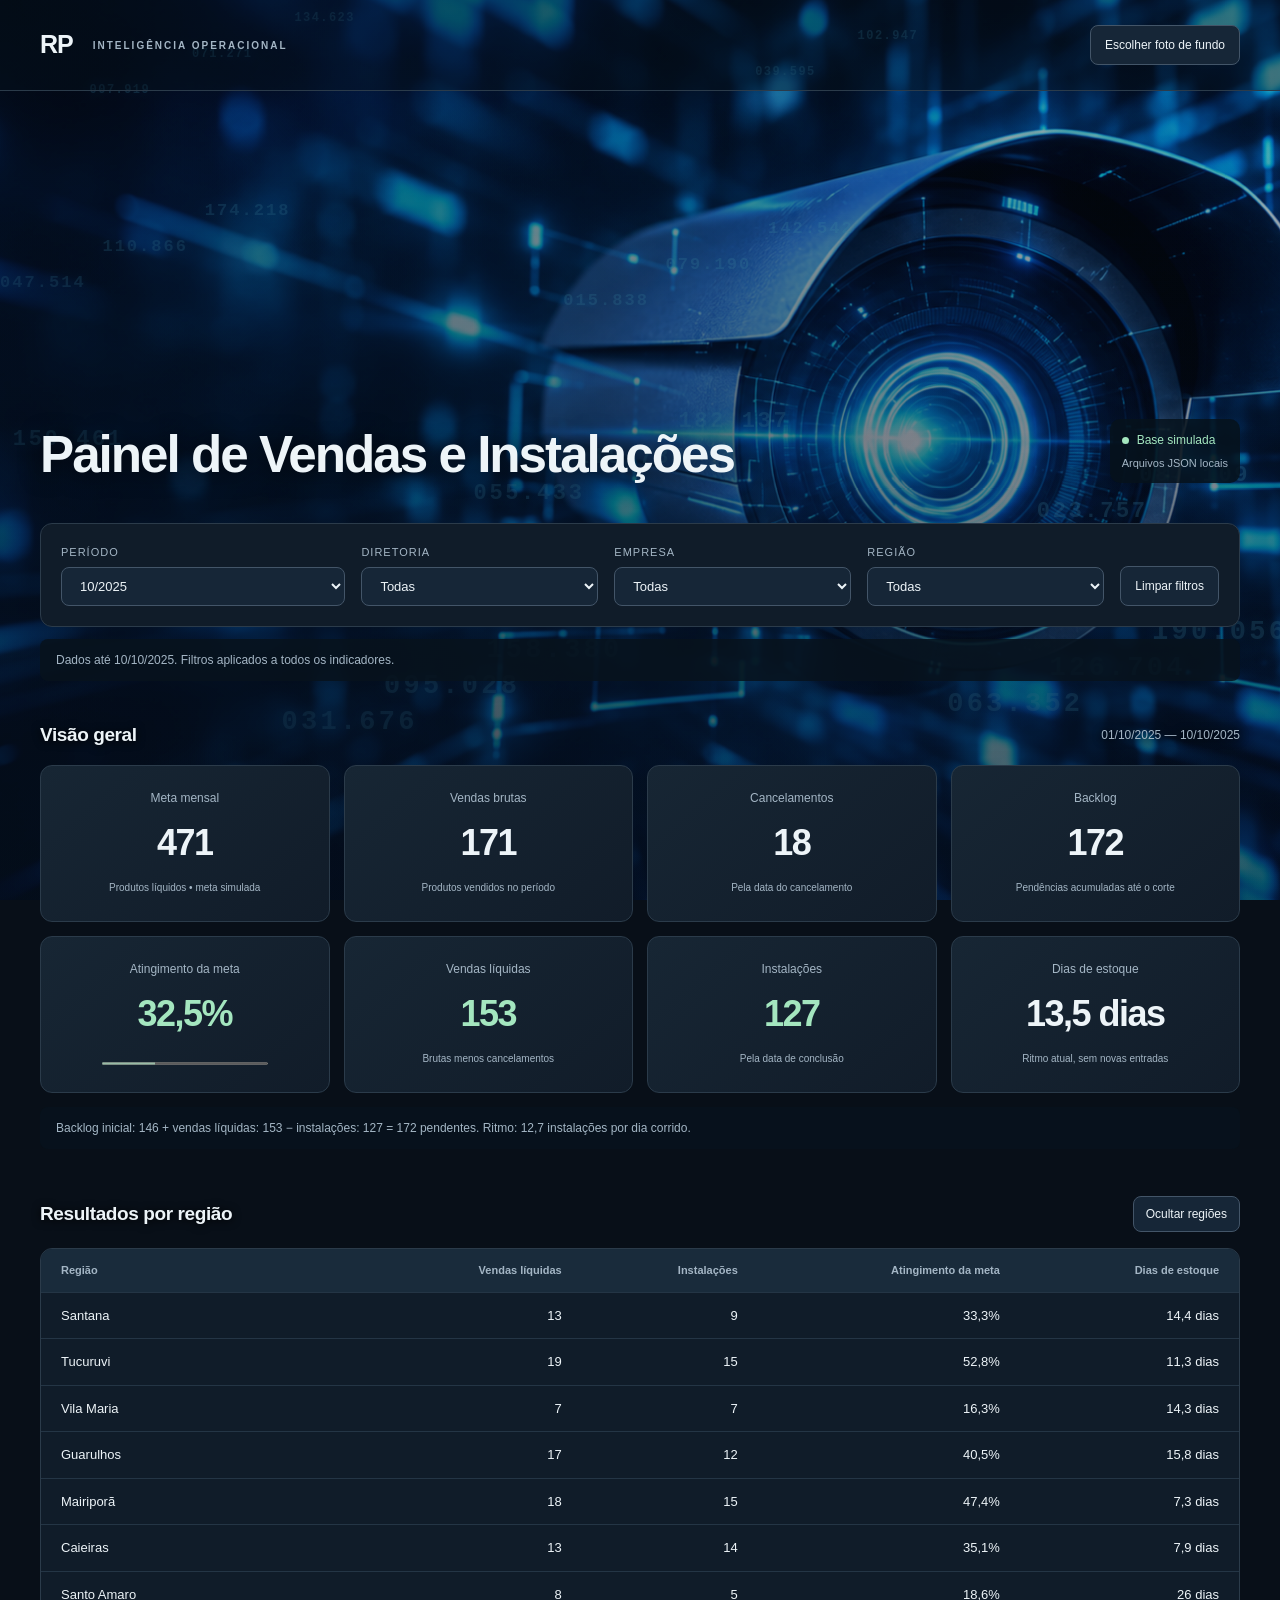
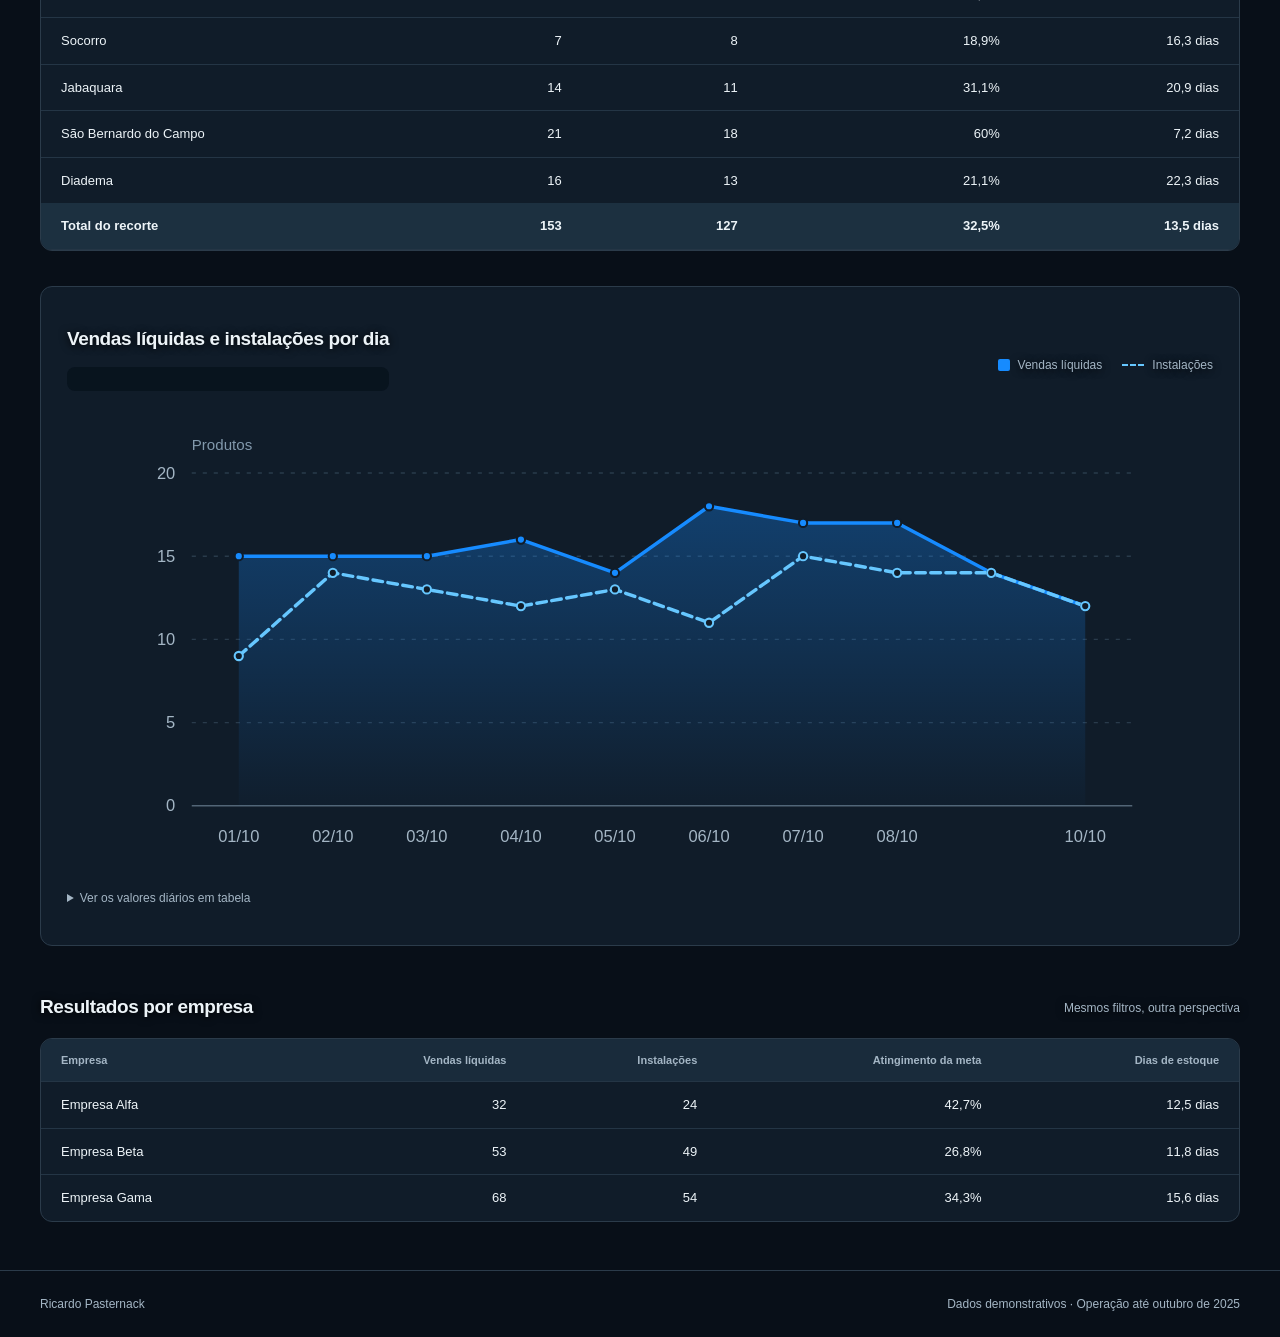
==== PainelCorp/Index.html @ 11b7978b "Publica painel corporativo com indicadores e cenário interativo" ====
<!DOCTYPE html>
<html lang="pt-BR">
<head>
<meta charset="UTF-8"><meta name="viewport" content="width=device-width, initial-scale=1.0">
<title>Painel de Vendas e Instalações</title>
<link rel="stylesheet" href="style.css">
<script src="cenario.js" defer></script><script src="modelo.js" defer></script><script src="script.js" defer></script>
</head>
<body>
<div class="cinema" aria-hidden="true"><img class="cinema-cena" src="imagens/camera-digital-azul.png" alt="" fetchpriority="high" decoding="async"><div id="numeros-cenario" class="numeros-cenario"></div></div>

<a class="pular" href="#conteudo">Pular para os indicadores</a>
<header class="cabecalho">
  <a class="marca" href="#">RP <span>INTELIGÊNCIA OPERACIONAL</span></a>
  <div class="acoes"><button id="trocar-fundo" type="button">Escolher foto de fundo</button><button id="remover-fundo" type="button" hidden>Remover foto</button><input id="foto-fundo" type="file" accept="image/jpeg,image/png,image/webp" hidden></div>
</header>
<main id="conteudo">
<section class="abertura"><div><h1>Painel de Vendas e Instalações</h1></div><div class="selo"><span class="ponto"></span>Base simulada<span id="fonte">Carregando dados…</span></div></section>
<section class="filtros" aria-label="Filtros do painel">
<label>Período<select id="mes" disabled></select></label>
<label>Diretoria<select id="Diretoria" disabled><option value="">Todas</option></select></label>
<label>Empresa<select id="Empresa" disabled><option value="">Todas</option></select></label>
<label>Região<select id="Regiao" disabled><option value="">Todas</option></select></label>
<button id="limpar" type="button" disabled>Limpar filtros</button>
</section>
<p id="status" role="status" aria-live="polite">Preparando a visão da operação…</p>
<button id="tentar" type="button" hidden>Tentar novamente</button>
<section class="indicadores" aria-labelledby="Titulo-Indicadores">
<div class="titulo-secao"><h2 id="Titulo-Indicadores">Visão geral</h2><span id="periodo-resumo"></span></div>
<div class="lista-indicadores">
<article class="indicador"><h3>Meta mensal</h3><p class="valor-indicador" id="meta">—</p><small>Produtos líquidos • meta simulada</small></article>
<article class="indicador"><h3>Vendas brutas</h3><p class="valor-indicador" id="vendas-brutas">—</p><small>Produtos vendidos no período</small></article>
<article class="indicador"><h3>Cancelamentos</h3><p class="valor-indicador" id="cancelamentos">—</p><small>Pela data do cancelamento</small></article>
<article class="indicador"><h3>Backlog</h3><p class="valor-indicador" id="backlog">—</p><small>Pendências acumuladas até o corte</small></article>
<article class="indicador destaque"><h3>Atingimento da meta</h3><p class="valor-indicador" id="meta-atingida">—</p><progress id="progresso" max="100" value="0" aria-label="Atingimento da meta"></progress></article>
<article class="indicador destaque"><h3>Vendas líquidas</h3><p class="valor-indicador" id="vendas-liquidas">—</p><small>Brutas menos cancelamentos</small></article>
<article class="indicador destaque"><h3>Instalações</h3><p class="valor-indicador" id="instalacoes">—</p><small>Pela data de conclusão</small></article>
<article class="indicador"><h3>Dias de estoque</h3><p class="valor-indicador" id="dias-estoque">—</p><small>Ritmo atual, sem novas entradas</small></article>
</div>
<p class="nota" id="nota-saldo"></p>
</section>
<section class="regioes" aria-labelledby="Titulo-Regioes">
<div class="titulo-secao"><h2 id="Titulo-Regioes">Resultados por região</h2><button id="alternar-regioes" type="button" aria-expanded="true" aria-controls="tabela-regioes">Ocultar regiões</button></div>
<div id="tabela-regioes" class="tabela-regioes" tabindex="0" role="region" aria-label="Tabela de resultados por região"><table><thead><tr><th scope="col">Região</th><th scope="col">Vendas líquidas</th><th scope="col">Instalações</th><th scope="col">Atingimento da meta</th><th scope="col">Dias de estoque</th></tr></thead><tbody id="linhas-regioes"></tbody><tfoot id="total-regioes"></tfoot></table></div>
</section>
<section class="quadro-grafico" aria-labelledby="titulo-grafico">
<div class="titulo-secao"><div><h2 id="titulo-grafico">Vendas líquidas e instalações por dia</h2><p class="nota" id="abrangencia-grafico"></p></div><div class="legenda"><span class="liquidas">Vendas líquidas</span><span class="instaladas">Instalações</span></div></div>

<div class="area-grafico" id="grafico"></div>
<details><summary>Ver os valores diários em tabela</summary><div class="tabela-regioes"><table><thead><tr><th scope="col">Dia</th><th scope="col">Vendas líquidas</th><th scope="col">Instalações</th></tr></thead><tbody id="linhas-dias"></tbody></table></div></details>
</section>
<section class="regioes" aria-labelledby="titulo-empresas"><div class="titulo-secao"><h2 id="titulo-empresas">Resultados por empresa</h2><span>Mesmos filtros, outra perspectiva</span></div><div class="tabela-regioes" tabindex="0" role="region" aria-label="Tabela de resultados por empresa"><table><thead><tr><th scope="col">Empresa</th><th scope="col">Vendas líquidas</th><th scope="col">Instalações</th><th scope="col">Atingimento da meta</th><th scope="col">Dias de estoque</th></tr></thead><tbody id="linhas-empresas"></tbody></table></div></section>

</main><footer>Ricardo Pasternack <span>Dados demonstrativos · Operação até outubro de 2025</span></footer>
</body></html>
---- PainelCorp/style.css ----
/* Tokens visuais: altere as cores aqui para mudar a identidade do painel. */
:root{color-scheme:dark;--fundo:#080f18;--painel:#111e2b;--borda:#2b3b4a;--texto:#edf4f8;--suave:#a4b6c5;--verde:#a4e6bf;--azul:#84bbf5}
*{box-sizing:border-box}body{margin:0;font-family:Inter,Segoe UI,Arial,sans-serif;color:var(--texto);background:var(--fundo);line-height:1.5}
/* A fotografia e as luzes ficam atras dos quadros opacos para manter contraste. */
body::before{content:"";position:fixed;inset:0;z-index:-1;background-image:linear-gradient(180deg,rgba(8,15,24,.35),#080f18 85%),var(--foto,radial-gradient(ellipse at 80% 5%,#244552 0,transparent 60%));background-size:cover;background-position:center}
a{color:inherit}button,select{font:inherit}button,select{color:var(--texto);background:#162637;border:1px solid #435568;border-radius:8px;padding:10px 14px}button{cursor:pointer}button:hover{border-color:var(--verde);background:#223b45}button:disabled,select:disabled{opacity:.55;cursor:wait}:focus-visible{outline:3px solid var(--verde);outline-offset:4px}[hidden]{display:none!important}.pular{position:absolute;left:16px;top:-80px;background:var(--painel);padding:12px;z-index:10}.pular:focus{top:12px}
.cabecalho{max-width:1440px;margin:auto;padding:25px 40px;display:flex;align-items:center;justify-content:space-between;border-bottom:1px solid var(--borda);gap:20px}.marca{font-weight:800;font-size:25px;text-decoration:none;letter-spacing:-1px;display:flex;align-items:center;gap:20px}.marca span{font-size:10px;letter-spacing:2px;color:var(--suave);font-weight:600}.acoes{display:flex;gap:8px}.acoes button{font-size:12px}main{max-width:1440px;margin:auto;padding:0 40px 48px}.abertura{padding:52px 0 36px;display:flex;align-items:flex-end;justify-content:space-between;gap:20px}.sobretitulo{font-size:10px;letter-spacing:2px;color:var(--verde);font-weight:700;margin:0 0 12px}h1{font-size:clamp(32px,4vw,54px);line-height:1.12;letter-spacing:-2px;margin:0}h1 span{color:var(--suave);font-weight:400}.descricao{color:var(--suave);font-size:14px;margin:18px 0 0}.selo{font-size:12px;white-space:nowrap;color:var(--verde)}.selo #fonte{display:block;color:var(--suave);font-size:11px;margin:6px 0 0}.ponto{display:inline-block;width:7px;height:7px;background:var(--verde);border-radius:50%;margin-right:8px}
.filtros{display:grid;grid-template-columns:1.2fr 1fr 1fr 1fr auto;gap:16px;padding:20px;background:#101c29;border:1px solid var(--borda);border-radius:12px;align-items:end}.filtros label{display:grid;gap:6px;font-size:11px;color:var(--suave);text-transform:uppercase;letter-spacing:1px}.filtros select{width:100%;min-width:0;font-size:13px;letter-spacing:0}.filtros button{font-size:12px}#status{font-size:12px;color:var(--suave);min-height:18px;margin:12px 0 28px}#status.erro{color:#ffb7b7}.titulo-secao{display:flex;justify-content:space-between;align-items:center;gap:16px;margin-bottom:16px}.titulo-secao h2{font-size:19px;letter-spacing:-.4px;margin:0}.titulo-secao>span{font-size:12px;color:var(--suave)}
/* Quatro colunas no desktop; as regras abaixo reduzem a grade no celular. */
.lista-indicadores{display:grid;grid-template-columns:repeat(4,minmax(0,1fr));gap:14px}.indicador{background:linear-gradient(140deg,#172634,#111c29);border:1px solid var(--borda);border-radius:12px;padding:23px 16px;text-align:center;min-height:153px}.indicador h3{font-size:12px;font-weight:500;color:var(--suave);margin:0}.valor-indicador{font-size:36px;line-height:1.2;font-weight:650;letter-spacing:-1.5px;margin:14px 0 10px;font-variant-numeric:tabular-nums}.indicador small{color:var(--suave);font-size:10px}.destaque .valor-indicador{color:var(--verde)}progress{width:65%;height:5px;accent-color:var(--verde)}.nota{font-size:12px;color:var(--suave);margin:14px 0}.regioes,.quadro-grafico{margin-top:35px}.tabela-regioes{overflow-x:auto;background:#101c29;border:1px solid var(--borda);border-radius:12px}table{width:100%;border-collapse:collapse;font-size:13px;font-variant-numeric:tabular-nums}th,td{padding:13px 20px;border-bottom:1px solid #243545;text-align:right;white-space:nowrap}th:first-child{text-align:left}thead{background:#192b3b;color:var(--suave);font-size:11px}tbody th{font-weight:500}tbody tr:hover{background:#1a2e3c}tbody tr:last-child>*{border-bottom:0}tfoot{font-weight:700;background:#1c3040}.positivo{color:var(--verde)}.negativo{color:#ffb7b7}
.quadro-grafico{padding:26px;border:1px solid var(--borda);border-radius:12px;background:#101c29}
.legenda{display:flex;align-items:center;flex-wrap:wrap;gap:20px;font-size:12px;color:var(--suave)}
.legenda span{display:inline-flex;align-items:center;gap:8px}
.legenda span::before{content:"";display:inline-block;width:12px;height:12px;border-radius:2px}
.legenda .liquidas::before{background:#168bff}
.legenda .instaladas::before{width:22px;height:0;border-top:2px dashed #66c7ff;border-radius:0}
/* Largura mínima evita textos minúsculos; no celular o gráfico pode ser rolado. */
.area-grafico{margin:24px 0 8px;min-height:280px;overflow-x:auto;scrollbar-width:thin;scrollbar-color:#435568 transparent}
.area-grafico svg{display:block;width:100%;min-width:760px;height:auto;max-height:440px}
.area-grafico text{fill:var(--suave);font:12px Segoe UI,Arial,sans-serif;font-variant-numeric:tabular-nums}
.area-grafico .unidade-grafico{fill:#8299ac;font-size:11px}
.area-grafico .grade{stroke:#293b4b;stroke-width:1;stroke-dasharray:3 5}
.area-grafico .eixo-zero{stroke:#526576;stroke-dasharray:none}
.area-grafico .area-liquidas{fill:url(#gradiente-vendas)}
.area-grafico .faixa-dia{fill:transparent}
.area-grafico .cursor-dia{stroke:#7694af;stroke-width:1;stroke-dasharray:3 4;opacity:0}
.area-grafico .linha{fill:none;stroke-width:2.5;stroke-linejoin:round;stroke-linecap:round;pointer-events:none}
.area-grafico .linha-liquidas{stroke:#168bff}
.area-grafico .linha-instalacoes{stroke:#66c7ff;stroke-dasharray:7 4}
.area-grafico .ponto-liquidas{fill:#168bff;stroke:#101c29;stroke-width:1.5}
.area-grafico .ponto-instalacoes{fill:#101c29;stroke:#66c7ff;stroke-width:1.5}
.area-grafico .tooltip-grafico{visibility:hidden;pointer-events:none}
.area-grafico .tooltip-grafico rect{fill:#0a1d33;stroke:#3b6584;stroke-width:1}
.area-grafico .tooltip-grafico text{fill:#edf4f8;font-size:12px}
.area-grafico .tooltip-grafico .tooltip-data{fill:#93aabd;font-size:11px}
.area-grafico .dia-grafico:hover .tooltip-grafico,.area-grafico .dia-grafico:focus .tooltip-grafico{visibility:visible}
.area-grafico .dia-grafico:hover .cursor-dia,.area-grafico .dia-grafico:focus .cursor-dia{opacity:1}
.vazia{padding:40px;text-align:center;color:var(--suave)}summary{cursor:pointer;color:var(--suave);font-size:12px;padding:12px 0}.metodologia{margin-top:26px;border-top:1px solid var(--borda)}.metodologia p{font-size:13px;color:var(--suave);max-width:950px}footer{max-width:1440px;margin:auto;padding:24px 40px;border-top:1px solid var(--borda);display:flex;justify-content:space-between;font-size:12px;color:var(--suave)}
@media(max-width:1000px){.filtros{grid-template-columns:repeat(2,minmax(0,1fr))}.lista-indicadores{grid-template-columns:repeat(2,minmax(0,1fr))}.abertura{align-items:flex-start}.marca span{display:none}}
@media(max-width:600px){main{padding:0 16px 28px}.cabecalho{padding:18px 16px}.abertura{padding:32px 0;display:block}.selo{margin-top:22px}.filtros{padding:14px;gap:12px}.filtros button{grid-column:1/-1}.indicador{padding:20px 10px}.valor-indicador{font-size:30px}.titulo-secao{align-items:flex-start;flex-direction:column;gap:8px}.quadro-grafico{padding:16px}.legenda{gap:12px}th,td{padding:12px}.acoes button{font-size:10px;padding:8px}.marca{font-size:22px}footer{padding:20px 16px;gap:15px;flex-direction:column}}
@media(max-width:360px){.lista-indicadores,.filtros{grid-template-columns:1fr}}
#alternar-regioes{font-size:12px;padding:8px 12px}#tabela-regioes:not([hidden]){animation:abrir-regioes .2s ease-out}@keyframes abrir-regioes{from{opacity:0;transform:translateY(-6px)}to{opacity:1;transform:translateY(0)}}@media(prefers-reduced-motion:reduce){#tabela-regioes:not([hidden]){animation:none}}

/* Três cenas de segurança residencial acompanham o percurso completo. */
body::before{display:none}.cabecalho,main,footer{position:relative;z-index:1}
.cinema{position:fixed;inset:0;overflow:hidden;pointer-events:none;z-index:0;background:#07121c}
.cinema-cena{position:absolute;inset:0;width:100%;height:100%;object-fit:cover;opacity:0;transform:scale(1.04);transform-origin:center;will-change:transform,opacity}
.cinema-cena:first-child{opacity:1}.cinema::after{content:"";position:absolute;inset:0;background:linear-gradient(180deg,#06101d55 0%,#06101d77 42%,#06101dbb 100%)}
.abertura{min-height:48vh;align-items:flex-end;padding-bottom:40px}.abertura h1{text-shadow:0 2px 22px #000b;font-size:clamp(30px,4vw,52px);max-width:700px}.cabecalho{background:#07121c66}.selo{background:#07121cd9;padding:12px;border-radius:10px}.titulo-secao{padding-top:12px;text-shadow:0 1px 8px #000}.nota,#status{background:#08131dde;padding:12px 16px;border-radius:8px}.indicador{transition:border-color .2s ease,box-shadow .2s ease}.indicador:hover{border-color:#527a89;box-shadow:0 8px 24px #0003}
body.foto-personalizada .cinema{visibility:hidden}body.foto-personalizada::before{display:block;position:fixed;inset:0;z-index:0;transform:none;background-image:linear-gradient(#07121c55,#07121caa),var(--foto);background-size:cover;background-position:center;pointer-events:none}
@media(max-width:600px){.abertura{min-height:40vh}.cinema-cena{object-position:60% center}}
@media(prefers-reduced-motion:reduce){.cinema-cena{transform:none!important;will-change:auto}.indicador{transition:none}}

/* Uma única cena, com números decorativos em planos independentes. */
.cinema-cena{transform-origin:68% 48%}.numeros-cenario{position:absolute;inset:0;overflow:hidden}.numero-cenario{position:absolute;color:#55cfff;font-family:Consolas,monospace;font-weight:600;letter-spacing:.12em;text-shadow:0 0 12px #0078ca;white-space:nowrap;opacity:.32}.cinema::after{background:linear-gradient(90deg,#04102088,#04102033),linear-gradient(180deg,#04102011,#04102099)}@media(max-width:600px){.numero-cenario:nth-child(n+13){display:none}}

/* Passagem pela lente: imagem exterior cede a um túnel óptico decorativo. */
.tunel-optico{position:absolute;inset:0;opacity:0;background:radial-gradient(ellipse at center,#031321 0%,#051c34 28%,#020811 75%);z-index:-1}.numeros-cenario{isolation:isolate}.tunel-optico i{position:absolute;left:50%;top:50%;width:65vmin;height:65vmin;border:2px solid #148edf;border-radius:50%;box-shadow:0 0 22px #1178b855,inset 0 0 18px #32baff33;border-left-color:#7adfff;border-bottom-color:#0b315e}.numero-cenario{z-index:1}@media(prefers-reduced-motion:reduce){.tunel-optico{display:none}}

.nucleo-seguranca{position:absolute;inset:0;width:100%;height:100%;object-fit:cover;object-position:center;clip-path:circle(0 at 50% 50%);opacity:0;transform-origin:center;will-change:transform,clip-path}.tunel-optico i{pointer-events:none}@media(prefers-reduced-motion:reduce){.nucleo-seguranca{will-change:auto}}
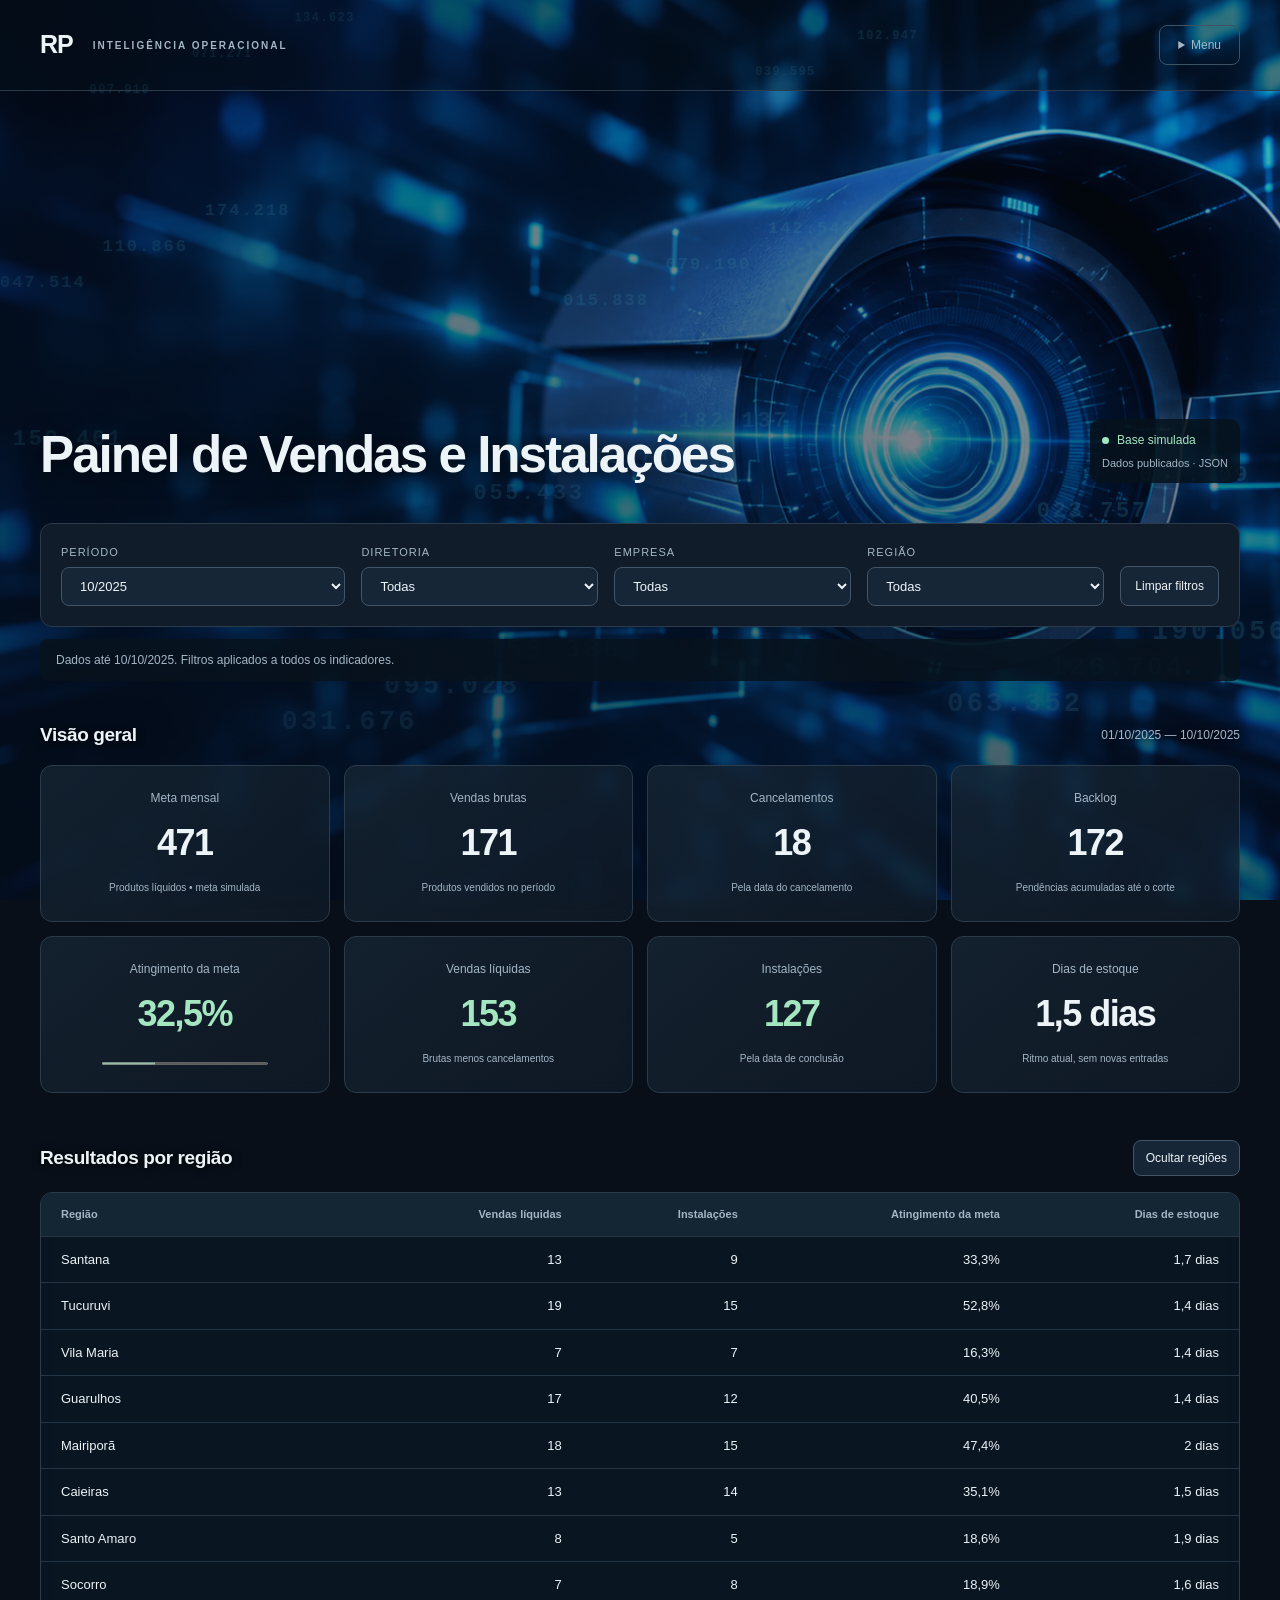
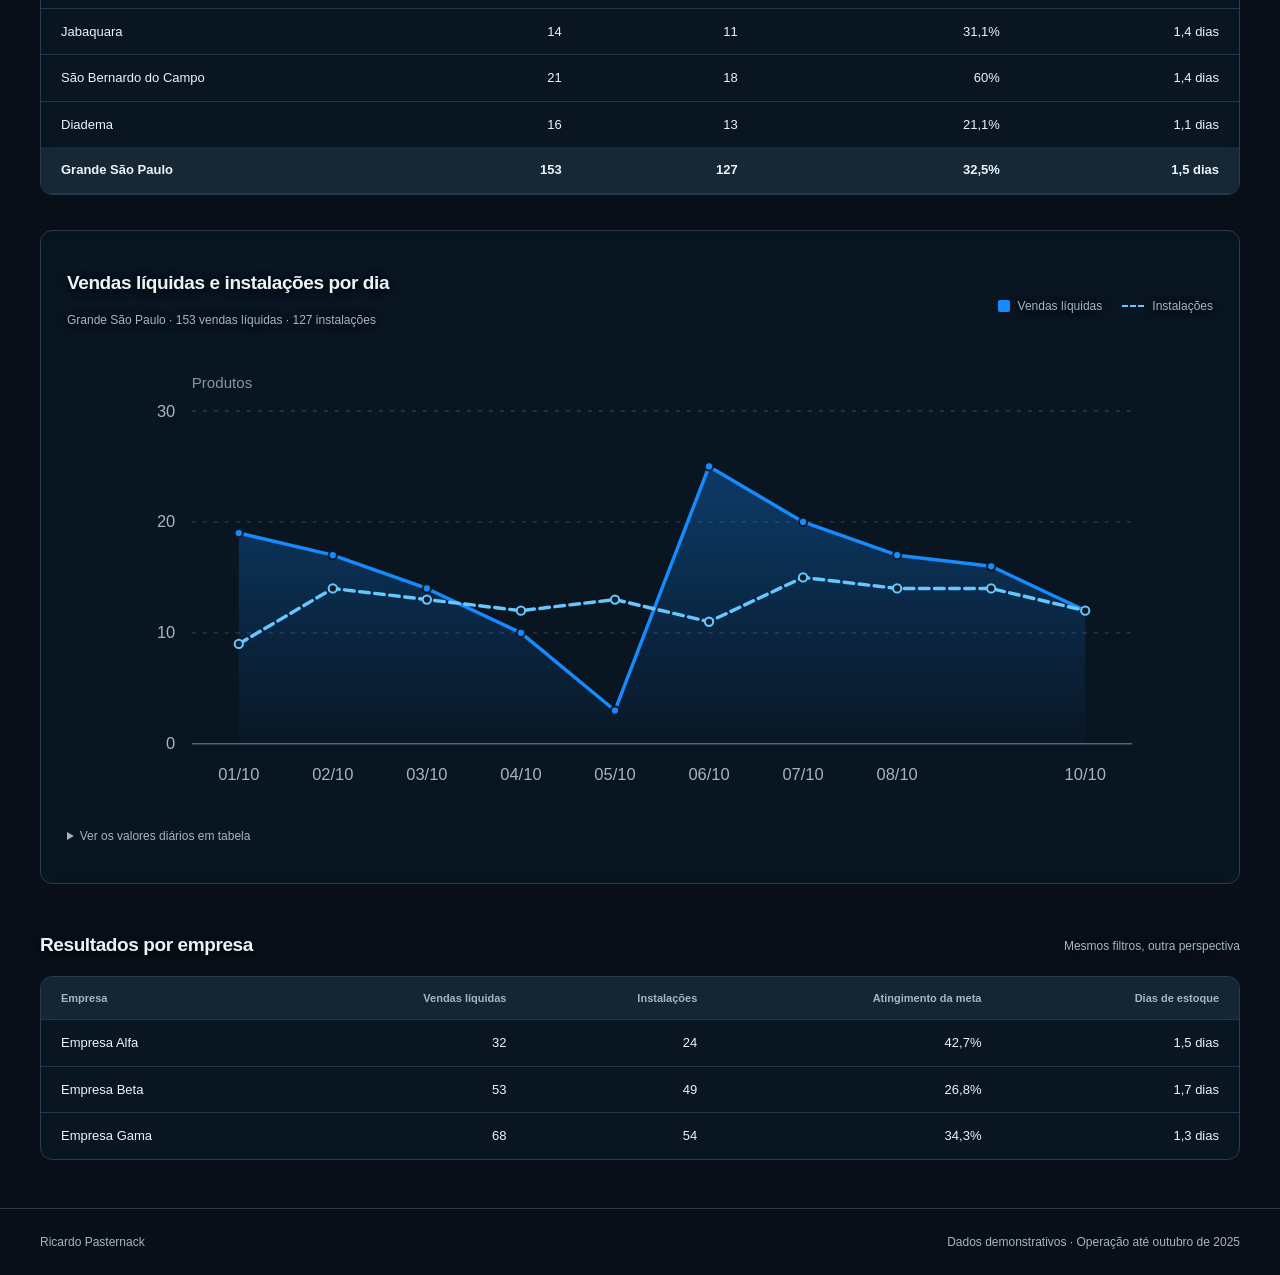
==== commit 45a10b1f: "Adiciona análises operacionais, projeções por DU e novos gráficos" ====
--- a/PainelCorp/Index.html
+++ b/PainelCorp/Index.html
@@ -4,6 +4,7 @@
 <meta charset="UTF-8"><meta name="viewport" content="width=device-width, initial-scale=1.0">
 <title>Painel de Vendas e Instalações</title>
 <link rel="stylesheet" href="style.css">
+<link rel="stylesheet" href="analise.css"><script src="navegacao.js" defer></script>
 <script src="cenario.js" defer></script><script src="modelo.js" defer></script><script src="script.js" defer></script>
 </head>
 <body>
@@ -12,7 +13,7 @@
 <a class="pular" href="#conteudo">Pular para os indicadores</a>
 <header class="cabecalho">
   <a class="marca" href="#">RP <span>INTELIGÊNCIA OPERACIONAL</span></a>
-  <div class="acoes"><button id="trocar-fundo" type="button">Escolher foto de fundo</button><button id="remover-fundo" type="button" hidden>Remover foto</button><input id="foto-fundo" type="file" accept="image/jpeg,image/png,image/webp" hidden></div>
+  <details class="menu-paineis"><summary>Menu</summary><nav aria-label="Painéis"><a href="Index.html" aria-current="page">Visão geral</a><a href="analise.html?tela=vendas" data-analise="vendas">Vendas e Metas</a><a href="analise.html?tela=cancelamentos" data-analise="cancelamentos">Cancelamentos</a><a href="analise.html?tela=instalacoes" data-analise="instalacoes">Instalações</a><a href="analise.html?tela=backlog" data-analise="backlog">Backlog e Estoque</a><div class="acoes"><button id="trocar-fundo" type="button">Escolher foto de fundo</button><button id="remover-fundo" type="button" hidden>Remover foto</button><input id="foto-fundo" type="file" accept="image/jpeg,image/png,image/webp" hidden></div></nav></details>
 </header>
 <main id="conteudo">
 <section class="abertura"><div><h1>Painel de Vendas e Instalações</h1></div><div class="selo"><span class="ponto"></span>Base simulada<span id="fonte">Carregando dados…</span></div></section>
@@ -37,7 +38,7 @@
 <article class="indicador destaque"><h3>Instalações</h3><p class="valor-indicador" id="instalacoes">—</p><small>Pela data de conclusão</small></article>
 <article class="indicador"><h3>Dias de estoque</h3><p class="valor-indicador" id="dias-estoque">—</p><small>Ritmo atual, sem novas entradas</small></article>
 </div>
-<p class="nota" id="nota-saldo"></p>
+
 </section>
 <section class="regioes" aria-labelledby="Titulo-Regioes">
 <div class="titulo-secao"><h2 id="Titulo-Regioes">Resultados por região</h2><button id="alternar-regioes" type="button" aria-expanded="true" aria-controls="tabela-regioes">Ocultar regiões</button></div>
@@ -53,13 +54,3 @@
 
 </main><footer>Ricardo Pasternack <span>Dados demonstrativos · Operação até outubro de 2025</span></footer>
 </body></html>
-
-
-
-
-
-
-
-
-
-
--- a/PainelCorp/style.css
+++ b/PainelCorp/style.css
@@ -58,3 +58,6 @@
 .tunel-optico{position:absolute;inset:0;opacity:0;background:radial-gradient(ellipse at center,#031321 0%,#051c34 28%,#020811 75%);z-index:-1}.numeros-cenario{isolation:isolate}.tunel-optico i{position:absolute;left:50%;top:50%;width:65vmin;height:65vmin;border:2px solid #148edf;border-radius:50%;box-shadow:0 0 22px #1178b855,inset 0 0 18px #32baff33;border-left-color:#7adfff;border-bottom-color:#0b315e}.numero-cenario{z-index:1}@media(prefers-reduced-motion:reduce){.tunel-optico{display:none}}
 
 .nucleo-seguranca{position:absolute;inset:0;width:100%;height:100%;object-fit:cover;object-position:center;clip-path:circle(0 at 50% 50%);opacity:0;transform-origin:center;will-change:transform,clip-path}.tunel-optico i{pointer-events:none}@media(prefers-reduced-motion:reduce){.nucleo-seguranca{will-change:auto}}
+
+/* Superfícies translúcidas mantêm o texto opaco e revelam o cenário. */
+.indicador{background:linear-gradient(140deg,rgba(23,38,52,.78),rgba(17,28,41,.72));backdrop-filter:blur(8px)}.tabela-regioes,.quadro-grafico{background:rgba(10,24,38,.72);backdrop-filter:blur(7px)}thead{background:rgba(25,43,59,.75)}tfoot{background:rgba(28,48,64,.72)}tbody tr:hover{background:rgba(33,65,83,.55)}.quadro-grafico .nota{background:transparent;padding:0}
--- a/PainelCorp/analise.css
+++ b/PainelCorp/analise.css
@@ -0,0 +1,32 @@
+/* O menu precisa ficar acima do contexto de empilhamento do conteúdo. */
+.cabecalho{z-index:20}.pular{z-index:30}
+.valor-textual{font-size:20px;letter-spacing:0;overflow-wrap:anywhere}
+.analise-grade>.analise-bloco{align-self:start}
+.calendario-controles{display:flex;flex-wrap:wrap;gap:16px;align-items:end}.calendario-controles label{display:grid;gap:8px;color:#bdd0db;font-size:13px}input[type=date]{color-scheme:dark;background:#162637;color:#e5f2f8;border:1px solid #435568;border-radius:8px;padding:10px;font:inherit;max-width:100%}.resumo-du{display:grid;grid-template-columns:repeat(4,minmax(0,1fr));gap:12px;margin:20px 0}.resumo-du>div{padding:14px;background:#162b3b;border-radius:8px}.resumo-du small{display:block;color:#b1c8d5}.resumo-du strong{display:block;font-size:25px;margin-top:8px}@media(max-width:650px){.resumo-du{grid-template-columns:repeat(2,minmax(0,1fr))}}
+.analise-pilha{display:flex;flex-direction:column;gap:24px;min-width:0;align-self:start}.analise-pilha .analise-bloco{flex:0 0 auto}
+.historico-visual{display:grid;grid-template-columns:2fr 1fr;gap:32px;margin-bottom:24px}.historico-barras{display:grid;grid-template-columns:120px 1fr;gap:16px;align-items:center;margin:18px 0;font-size:13px}.historico-barras .realizado,.historico-barras .meta{min-width:95px;padding:5px 8px;border-radius:4px;white-space:nowrap;color:#eaf8ff}.historico-barras .realizado{background:#17657e;margin-bottom:4px}.historico-barras .meta{background:#344b62}.meta-pizza{text-align:center}.anel-meta{width:180px;height:180px;border-radius:50%;margin:20px auto;display:grid;place-items:center;background:conic-gradient(#52d5e2 var(--atingido),#2b4053 0);position:relative}.anel-meta:before{content:'';position:absolute;inset:20px;background:#0d1e2c;border-radius:50%}.anel-meta strong{position:relative;font-size:28px}.meta-pizza h3{font-size:15px}
+@media(max-width:850px){.historico-visual{grid-template-columns:1fr}.historico-barras{grid-template-columns:95px 1fr;gap:8px}}
+.pagina-analise{background:linear-gradient(115deg,rgba(4,14,25,.96),rgba(4,19,35,.88)),url('imagens/camera-digital-azul.png') center/cover fixed}
+.titulo-analise{display:flex;align-items:center;justify-content:space-between;gap:20px;padding:40px 0 25px}.titulo-analise h1{font-size:clamp(28px,4vw,44px)}
+.cabecalho nav{display:flex;flex-wrap:wrap;gap:8px}.cabecalho nav a,.menu-paineis a{color:#bed1dd;text-decoration:none;padding:10px 13px;border-radius:8px;display:inline-block}.cabecalho nav a[aria-current],.cabecalho nav a:hover,.menu-paineis a:hover{background:#163a4e;color:#8ee7ff}
+.analise-grade{display:grid;grid-template-columns:1fr 1fr;gap:24px;margin:24px 0}.analise-bloco{background:rgba(13,30,44,.7);border:1px solid #294352;border-radius:14px;padding:24px;min-width:0}.analise-bloco h2{font-size:20px;margin:0 0 18px}.analise-bloco .nota{margin:14px 0 0}.analise-larga{grid-column:1/-1}
+.barra-linha{display:grid;grid-template-columns:minmax(90px,1fr) 3fr 65px;align-items:center;gap:12px;margin:15px 0;font-size:14px}.barra-trilho{height:10px;border-radius:8px;background:#203444;overflow:hidden}.barra-preenchimento{height:100%;background:linear-gradient(90deg,#207bb7,#6de2e8);border-radius:8px}.barra-valor{text-align:right;font-variant-numeric:tabular-nums}.barra-negativa{background:#7e98b0}
+.analise-bloco svg{display:block;width:100%;min-width:620px;height:auto}.grafico-rolagem{overflow-x:auto}.analise-bloco details{margin-top:18px}.analise-bloco summary{cursor:pointer;color:#9edfe9}.analise-bloco table{width:100%;border-collapse:collapse}.analise-bloco th,.analise-bloco td{padding:12px;text-align:right;border-bottom:1px solid #294352;white-space:nowrap}.analise-bloco th:first-child,.analise-bloco td:first-child{text-align:left}
+.menu-paineis{position:relative}.menu-paineis summary{cursor:pointer;padding:10px 18px;border:1px solid #3d5262;border-radius:8px}.menu-paineis nav{position:absolute;right:0;top:48px;background:#102331;z-index:10;min-width:220px;padding:10px;border:1px solid #365468;border-radius:12px}.menu-paineis nav a{display:block}.menu-paineis .acoes{display:flex;flex-direction:column;gap:8px;border-top:1px solid #365468;padding-top:10px;margin-top:8px}
+@media(max-width:850px){.analise-grade{grid-template-columns:1fr}.pagina-analise .cabecalho{flex-wrap:wrap;gap:16px}.titulo-analise{align-items:flex-start;flex-direction:column}.analise-bloco{padding:16px}.barra-linha{grid-template-columns:100px 1fr 55px}.pagina-analise nav a{padding:8px;font-size:13px}}
+.variacao-du{white-space:nowrap;font-weight:700;font-variant-numeric:tabular-nums}.variacao-du.alta{color:#69e4a2}.variacao-du.queda{color:#ff8585}.variacao-du.estavel{color:#f4cf65}
+.media-venda{min-width:0}.media-venda table{table-layout:fixed;font-size:clamp(11px,1.1vw,14px)}.media-venda th,.media-venda td{padding:10px 4px;white-space:normal;overflow-wrap:anywhere}.media-venda th:nth-child(2){width:24%}.media-venda .variacao-du{white-space:normal}
+.comparacao-mensal .barra-linha{grid-template-columns:1fr auto;gap:8px;margin:22px 0}.comparacao-mensal .barra-trilho{grid-column:1;grid-row:2;height:18px}.comparacao-mensal .barra-valor{grid-column:2;grid-row:2}.comparacao-mensal .barra-linha:first-of-type .barra-preenchimento{background:#7e98b0}
+
+.analise-grade>.mix-compacto,.analise-grade>.comparacao-mensal{align-self:stretch}
+
+.analise-bloco .mix-radial{width:220px;max-width:100%;min-width:0;height:190px;margin:-10px auto 0;overflow:visible}
+.mix-fatia{filter:drop-shadow(0 3px 4px #0006);transition:filter .2s,opacity .2s}.mix-fatia:hover{filter:drop-shadow(0 0 7px #67cbff90);opacity:.85}
+.mix-percentual{fill:white;font-size:12px;font-weight:700;pointer-events:none;text-shadow:0 1px 3px #0009}.mix-total{fill:#f1f7ff;font-size:24px;font-weight:700}.mix-total-label{fill:#b7cada;font-size:9px}
+.mix-radial-legenda{display:flex;justify-content:center;flex-wrap:wrap;gap:8px 16px;font-size:11px}.mix-radial-legenda span:before{content:'';display:inline-block;background:var(--cor);width:7px;height:7px;border-radius:50%;margin-right:5px}
+@media(prefers-reduced-motion:reduce){.mix-fatia{transition:none}}
+
+.analise-grade>.par-backlog{align-self:stretch}
+.analise-grade>.par-motivos{align-self:stretch}.par-motivos .barra-linha{grid-template-columns:minmax(120px,1.2fr) 1fr 40px}
+.analise-grade>.par-cancelamentos{align-self:stretch}
+.analise-grade>.par-semanal{align-self:stretch}
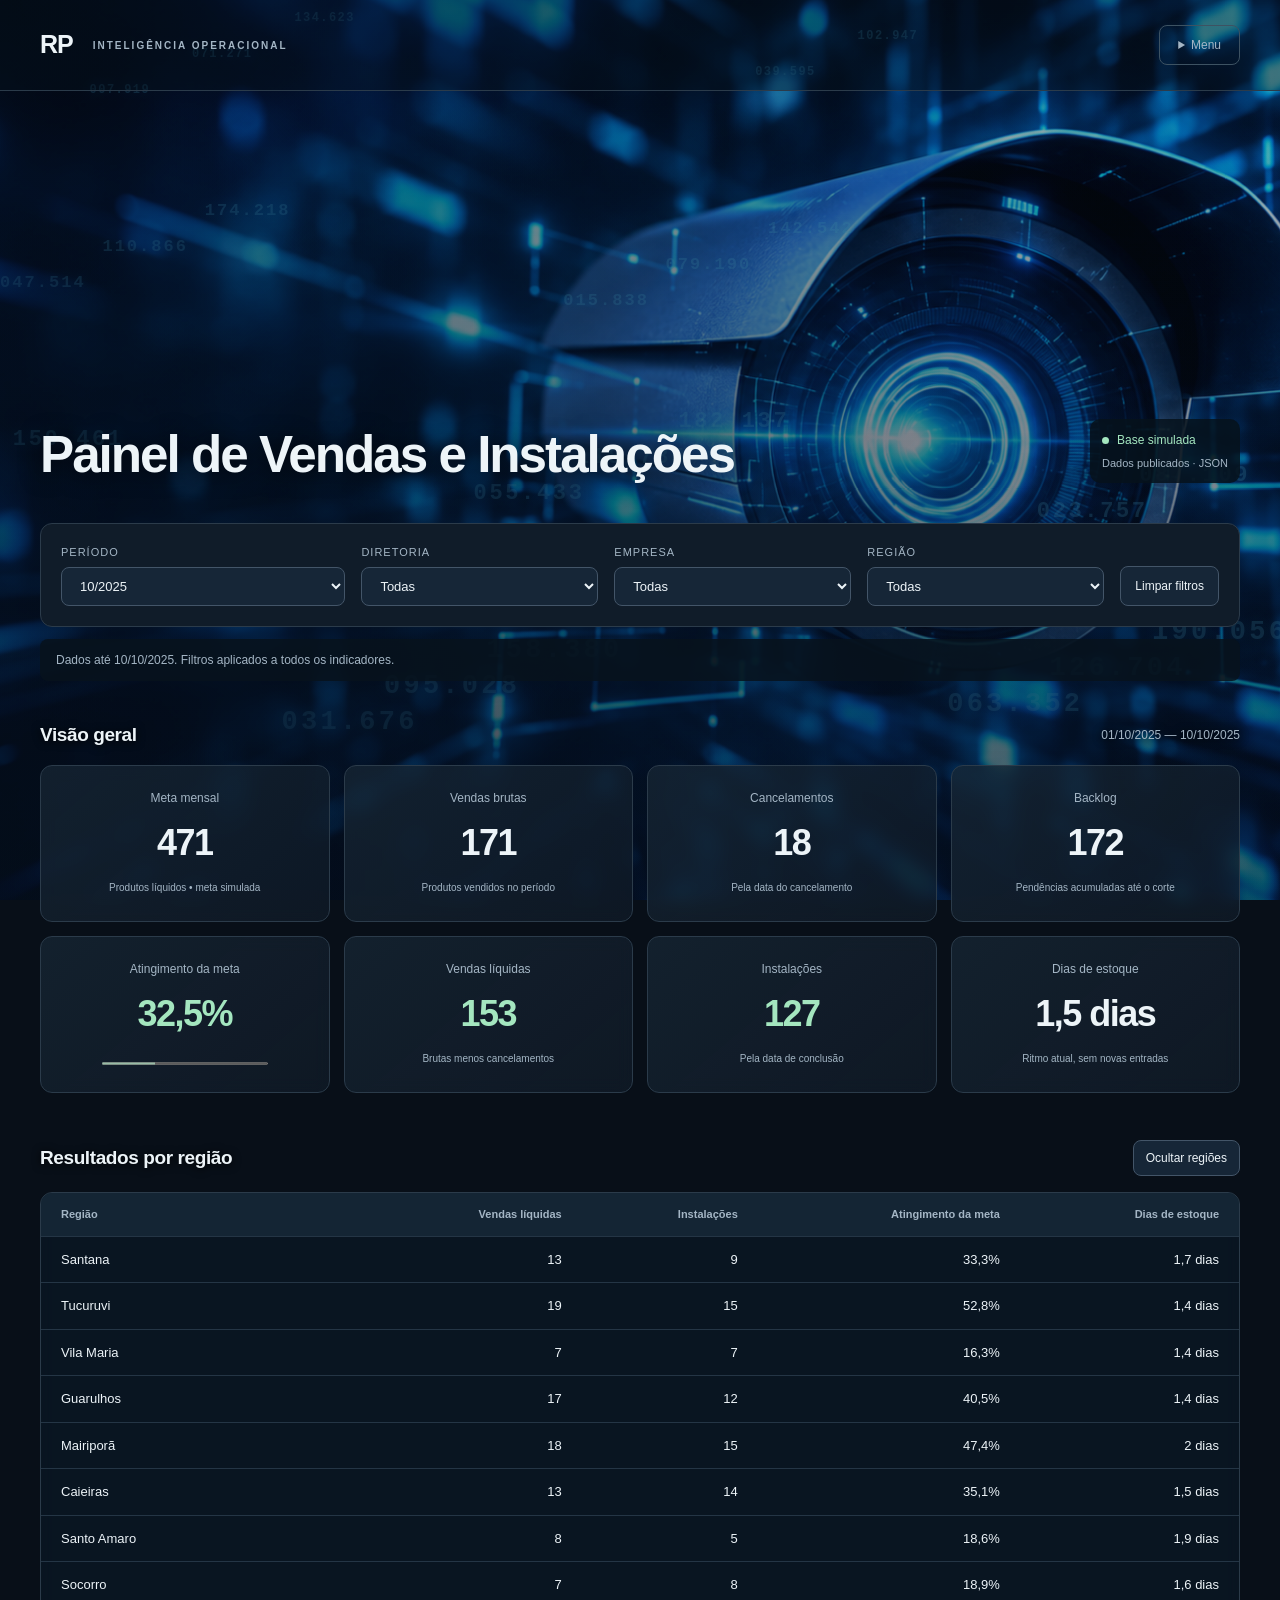
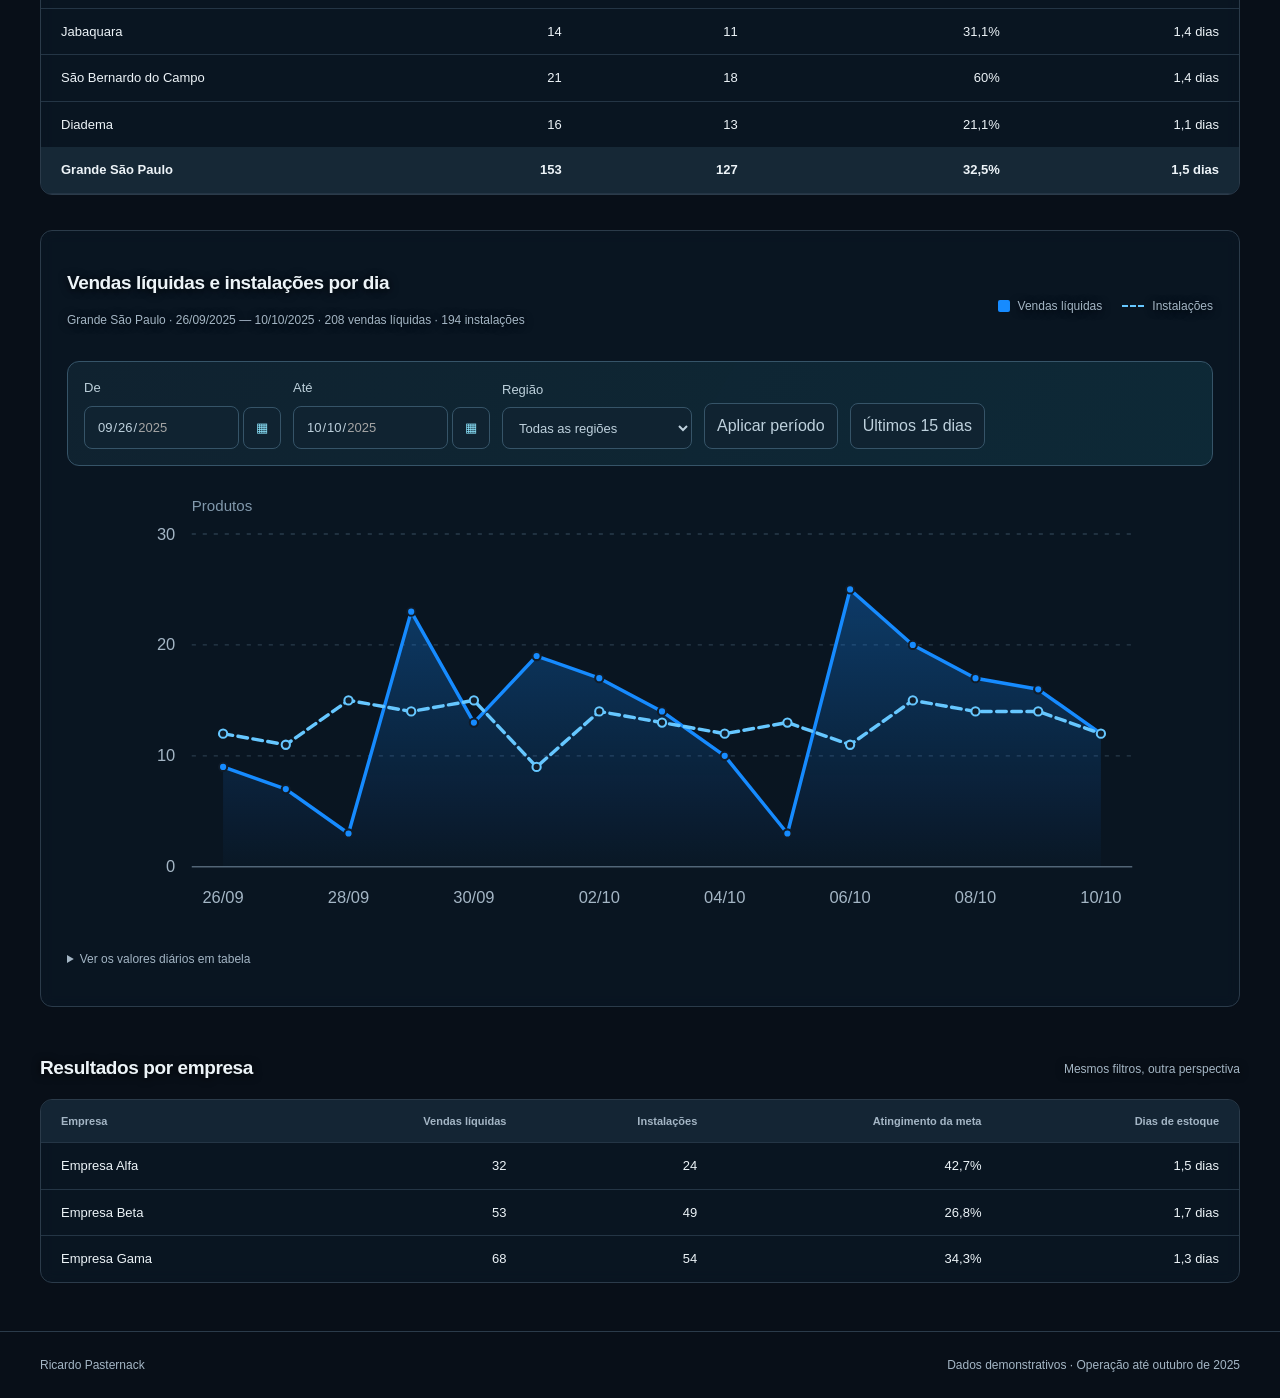
==== commit 21a22f1d: "Padroniza calendários e adiciona filtros ao gráfico da visão geral" ====
--- a/PainelCorp/Index.html
+++ b/PainelCorp/Index.html
@@ -47,6 +47,8 @@
 <section class="quadro-grafico" aria-labelledby="titulo-grafico">
 <div class="titulo-secao"><div><h2 id="titulo-grafico">Vendas líquidas e instalações por dia</h2><p class="nota" id="abrangencia-grafico"></p></div><div class="legenda"><span class="liquidas">Vendas líquidas</span><span class="instaladas">Instalações</span></div></div>
 
+<div class="calendario-controles"><label>De<input type="date" id="grafico-inicio"></label><label>Até<input type="date" id="grafico-fim"></label><label>Região<select id="grafico-regiao"></select></label><button type="button" id="grafico-aplicar">Aplicar período</button><button type="button" id="grafico-ultimos">Últimos 15 dias</button></div>
+<p id="grafico-erro" role="status"></p>
 <div class="area-grafico" id="grafico"></div>
 <details><summary>Ver os valores diários em tabela</summary><div class="tabela-regioes"><table><thead><tr><th scope="col">Dia</th><th scope="col">Vendas líquidas</th><th scope="col">Instalações</th></tr></thead><tbody id="linhas-dias"></tbody></table></div></details>
 </section>
--- a/PainelCorp/analise.css
+++ b/PainelCorp/analise.css
@@ -30,3 +30,11 @@
 .analise-grade>.par-motivos{align-self:stretch}.par-motivos .barra-linha{grid-template-columns:minmax(120px,1.2fr) 1fr 40px}
 .analise-grade>.par-cancelamentos{align-self:stretch}
 .analise-grade>.par-semanal{align-self:stretch}
+.calendario-controles{padding:16px;margin:18px 0;background:linear-gradient(120deg,rgba(16,35,49,.95),rgba(15,47,60,.8));border:1px solid #365468;border-radius:12px;gap:12px}
+.calendario-controles button,.calendario-controles select,.data-seletor input{background:#102331;border:1px solid #365468;color:#bed1dd;border-radius:8px;min-height:42px;font:inherit;padding:10px 12px}
+.calendario-controles button:hover,.calendario-controles select:hover,.data-seletor button:hover{background:#163a4e;color:#8ee7ff;border-color:#45b9c6}
+.calendario-controles :focus-visible,.data-seletor :focus-visible{outline:2px solid #66d8df;outline-offset:3px}
+.data-seletor{display:inline-flex;position:relative;align-items:center;max-width:100%;gap:4px}.data-seletor input{min-width:0;width:155px}.data-seletor input::-webkit-calendar-picker-indicator{display:none}.data-seletor>button{padding:8px 12px;color:#8ee7ff;min-height:42px}
+.calendario-popup{position:absolute;top:calc(100% + 8px);left:0;width:280px;max-width:calc(100vw - 48px);padding:14px;z-index:15;background:#102331;border:1px solid #365468;border-radius:14px;box-shadow:0 18px 45px #0009;color:#bed1dd}
+.calendario-topo{display:flex;align-items:center;justify-content:space-between;gap:8px;margin-bottom:12px}.calendario-topo strong{font-size:14px;text-transform:capitalize}.calendario-popup button{padding:4px;min-height:32px;border:1px solid transparent;background:transparent;color:#bed1dd;border-radius:8px}.calendario-dias{display:grid;grid-template-columns:repeat(7,1fr);gap:3px;text-align:center}.calendario-dias>span{font-size:11px;padding:6px 0;color:#87a8b8}.calendario-dias button[aria-pressed=true]{background:#166078;color:#eaffff;border-color:#65d9df}.calendario-dias button:disabled{opacity:.25;cursor:default}.calendario-popup button:not(:disabled):hover{background:#163a4e;color:#8ee7ff}
+@media(max-width:650px){.calendario-controles>label{flex:1 1 180px}.calendario-controles>button{flex:1}.calendario-controles select{width:100%}}
